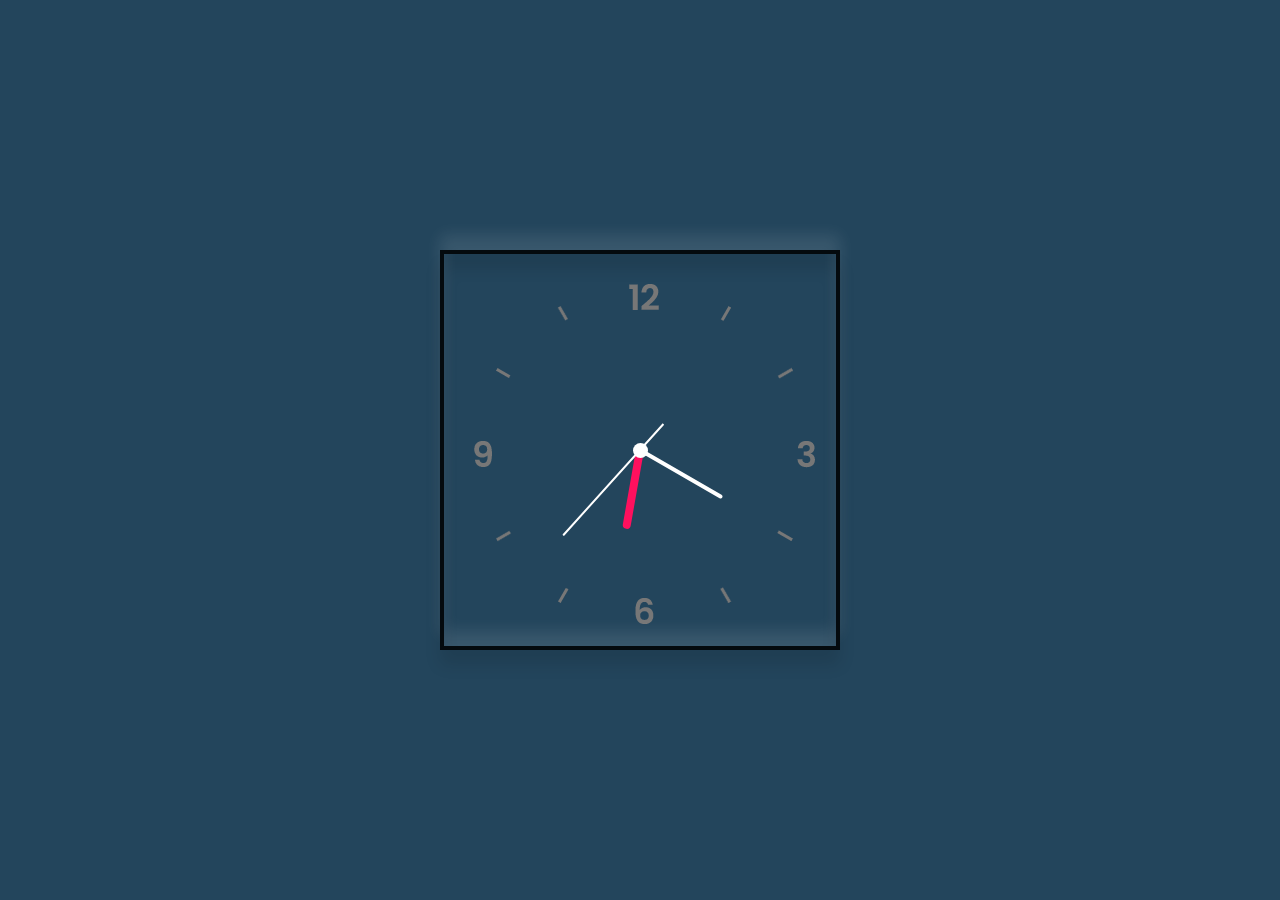
==== Relogio/index.html @ 7fa0e96c "Alterado nome do exercicio pra relogio" ====
<!DOCTYPE html>
<html lang="en">
<head>
  <meta charset="UTF-8">
  <meta name="viewport" content="width=device-width, initial-scale=1.0">
  <link rel="stylesheet" href="style.css">
  <title>Relogio Analogico com Javascript</title>
</head>
<body>
  <div class="clock">
    <div class="hour">
        <div class="hh" id="hh"></div>
    </div>
    <div class="min">
        <div class="mm" id="mm"></div>
    </div>
    <div class="sec">
        <div class="ss" id="ss"></div>
    </div>
  </div>

  <script src="script.js">
    

  </script>
  
</body>
</html>
---- Relogio/style.css ----
*{
   margin: 0;
   padding: 0;
  box-sizing: border-box;
 }

 body {
   display: flex;
   justify-content: center;
   align-items: center;
   min-height: 100vh;
   background: hsl(204, 45%, 25%);
 }

 .clock {
  width: 400px;
  height: 400px;
  display: flex;
  justify-content: center;
  align-items: center;
  align-items: center;
  background: url(clock.png);
  border: 4px solid  #040a0e;
  box-shadow: 0 -15px 15px rgba(255,255,255, 0.1),
              inset 0 -15px 15px rgba(255,255,255, 0.1),
              0 15px 15px rgba(0,0,0, 0.1),
              inset 0 15px 15px rgba(0,0,0, 0.1);
 }

 .clock:before {
   content: '';
   position: absolute;
   width: 15px;
   height: 15px;
   background: #ffffff;
   border-radius: 50%;
   z-index: 100;
 }

 .clock .hour,
 .clock .min,
 .clock .sec {
   position: absolute;
 }

 .clock .hour, .hh {
   width: 160px;
   height: 160px;
 }

 .clock .min, .mm {
  width: 190px;
  height: 190px;
}

.clock .sec, .ss {
  width: 230px;
  height: 230px;
}

.hh, .mm, .ss {
  display: flex;
  justify-content: center;
  position: absolute;
  border-radius: 50%;
}

.hh::before {
  content: '';
  position: absolute;
  width: 8px;
  height: 80px;
  background: #ff105e;
  z-index: 10;
  border-radius:  6px 6px 0 0;
}

.mm::before {
  content: '';
  position: absolute;
  width: 4px;
  height: 90px;
  background: #fff;
  z-index: 11;
  border-radius:  6px 6px 0 0;
}

.ss::before {
  content: '';
  position: absolute;
  width: 2px;
  height: 150px;
  background: #fff;
  z-index: 12;
  border-radius:  6px 6px 0 0;
}
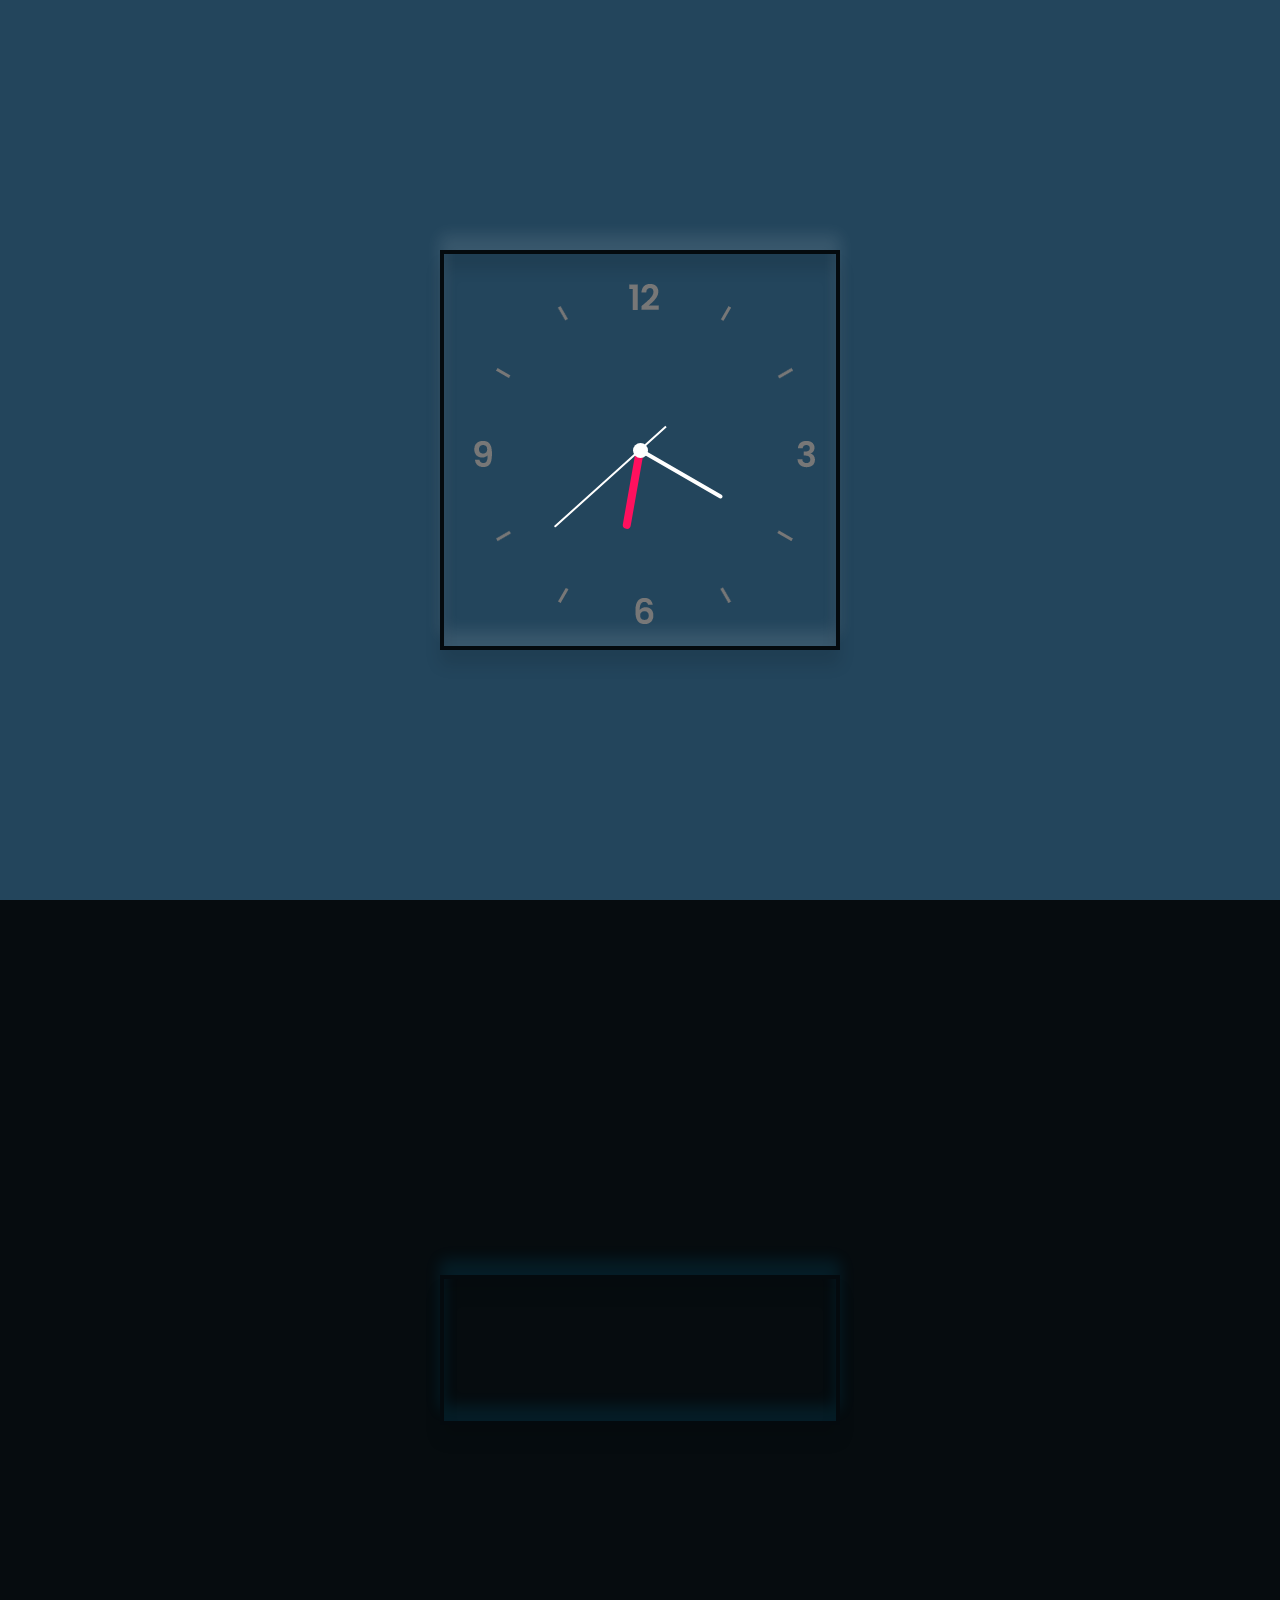
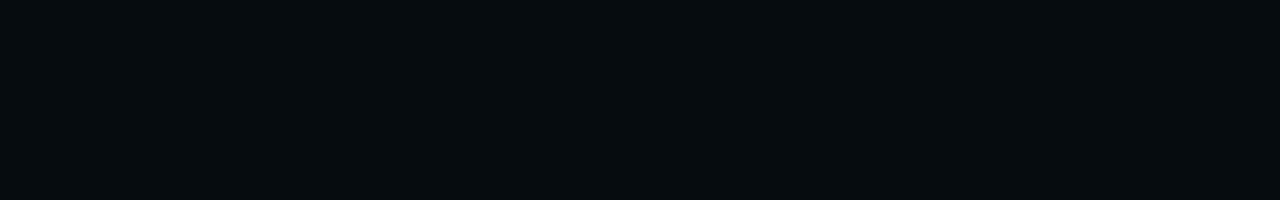
==== commit d800e3ce: "Add relogio digital" ====
--- a/Relogio/index.html
+++ b/Relogio/index.html
@@ -1,28 +1,39 @@
 <!DOCTYPE html>
 <html lang="en">
+
 <head>
   <meta charset="UTF-8">
   <meta name="viewport" content="width=device-width, initial-scale=1.0">
   <link rel="stylesheet" href="style.css">
   <title>Relogio Analogico com Javascript</title>
 </head>
+
 <body>
-  <div class="clock">
-    <div class="hour">
+
+  <div class="container">
+
+    <div class="clockAnalogic">
+      <div class="hour">
         <div class="hh" id="hh"></div>
+      </div>
+      <div class="min">
+        <div class="mm" id="mm"></div>
+      </div>
+      <div class="sec">
+        <div class="ss" id="ss"></div>
+      </div>
     </div>
-    <div class="min">
-        <div class="mm" id="mm"></div>
-    </div>
-    <div class="sec">
-        <div class="ss" id="ss"></div>
+
+  </div>
+
+
+  <div class="container">
+    <div id="clockDigital">
     </div>
   </div>
 
-  <script src="script.js">
-    
+  <script src="script.js"></script>
 
-  </script>
-  
 </body>
+
 </html>--- a/Relogio/style.css
+++ b/Relogio/style.css
@@ -1,18 +1,26 @@
  *{
-   margin: 0;
-   padding: 0;
+  margin: 0;
+  padding: 0;
   box-sizing: border-box;
  }
 
  body {
-   display: flex;
-   justify-content: center;
-   align-items: center;
-   min-height: 100vh;
-   background: hsl(204, 45%, 25%);
+  /* display: flex;
+  justify-content: center;
+  align-items: center;
+  min-height: 100vh; */
+  /* background: hsl(204, 45%, 25%); */
  }
+.container {
+  display: flex;
+  justify-content: center;
+  align-items: center;
+  min-height: 100vh;
+  background: hsl(204, 45%, 25%);
+  
+}
 
- .clock {
+ .clockAnalogic {
   width: 400px;
   height: 400px;
   display: flex;
@@ -27,7 +35,7 @@
               inset 0 15px 15px rgba(0,0,0, 0.1);
  }
 
- .clock:before {
+ .clockAnalogic:before {
    content: '';
    position: absolute;
    width: 15px;
@@ -37,23 +45,23 @@
    z-index: 100;
  }
 
- .clock .hour,
- .clock .min,
- .clock .sec {
+ .clockAnalogic .hour,
+ .clockAnalogic .min,
+ .clockAnalogic .sec {
    position: absolute;
  }
 
- .clock .hour, .hh {
+ .clockAnalogic .hour, .hh {
    width: 160px;
    height: 160px;
  }
 
- .clock .min, .mm {
+ .clockAnalogic .min, .mm {
   width: 190px;
   height: 190px;
 }
 
-.clock .sec, .ss {
+.clockAnalogic .sec, .ss {
   width: 230px;
   height: 230px;
 }
@@ -94,6 +102,29 @@
   z-index: 12;
   border-radius:  6px 6px 0 0;
 }
+.container:nth-child(2) {
+   background: hsl(200, 43%, 4%);
+ }
+
+#clockDigital {
+  width: 400px;
+  height: 150px;
+
+  display: flex;
+  justify-content: center;
+  align-items: center;
+  align-items: center;
+
+  font-size: 46px;
+  color: deepskyblue;
+  letter-spacing: 4px;
+
+  border: 4px solid  #040a0e;
+  box-shadow: 0 -15px 15px rgba(0,191,255, 0.1),
+              inset 0 -15px 15px rgba(0,191,255, 0.1),
+              0 15px 15px rgba(0,0,0, 0.1),
+              inset 0 15px 15px rgba(0,0,0, 0.1);
+ }
 
 
 
